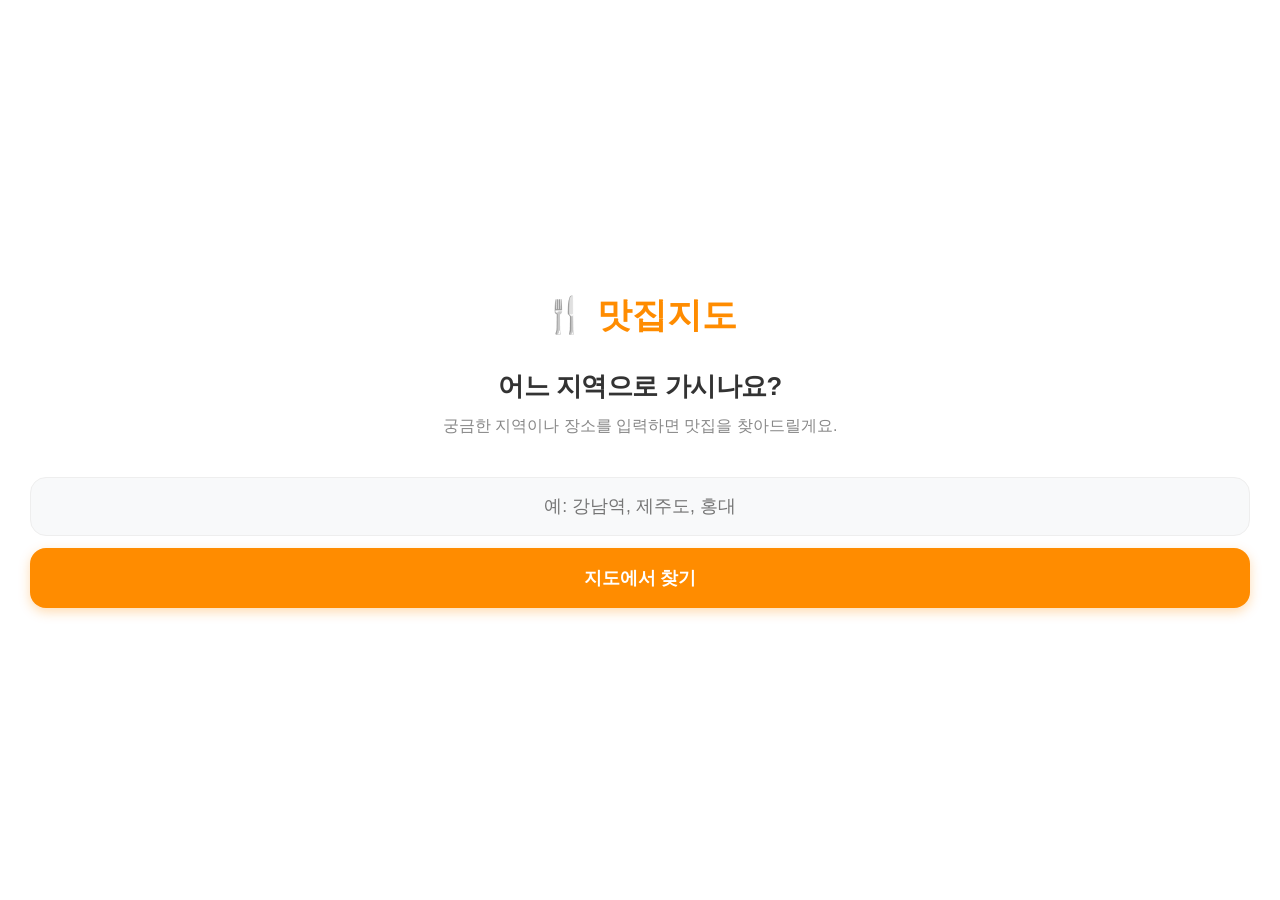
==== index.html @ 962aa7f5 "Optimize UI for mobile app experience with bottom sheets and responsive design" ====
<!DOCTYPE html>
<html lang="ko">
<head>
    <meta charset="UTF-8">
    <meta name="viewport" content="width=device-width, initial-scale=1.0">
    <title>맛집 추천 지도</title>
    <link rel="stylesheet" href="style.css">
    <!-- Kakao Maps API -->
    <script type="text/javascript" src="https://dapi.kakao.com/v2/maps/sdk.js?appkey=08b440369b07ebe8285ba4f6399ef209&libraries=services"></script>
</head>
<body>
    <!-- 1. 시작 화면: 위치 입력 -->
    <div id="start-screen">
        <div class="start-content">
            <div class="logo">🍴 맛집지도</div>
            <h1>어느 지역으로 가시나요?</h1>
            <p>궁금한 지역이나 장소를 입력하면 맛집을 찾아드릴게요.</p>
            <form id="start-form">
                <input type="text" id="start-location" placeholder="예: 강남역, 제주도, 홍대" required autofocus>
                <button type="submit">지도에서 찾기</button>
            </form>
        </div>
    </div>

    <!-- 2. 지도 영역 -->
    <div id="map"></div>
    
    <!-- 3. 카테고리 선택 (지도 위에 플로팅) -->
    <div id="category-menu" class="hidden">
        <div class="category-title">어떤 음식을 찾으세요?</div>
        <div class="category-buttons">
            <button type="button" class="category-btn" data-query="한식">🍚 한식</button>
            <button type="button" class="category-btn" data-query="중식">🍜 중식</button>
            <button type="button" class="category-btn" data-query="일식">🍣 일식</button>
            <button type="button" class="category-btn" data-query="카페">☕ 카페</button>
        </div>
        <div class="menu-footer">
            <button type="button" id="re-search-btn">🔙 지역 다시 입력</button>
            <button type="button" id="open-inquiry-btn">🤝 맛집 등록 문의</button>
        </div>
    </div>

    <!-- 5. 맛집 등록 문의 모달 -->
    <div id="inquiry-modal" class="modal-overlay hidden">
        <div class="modal-content">
            <div class="modal-header">
                <h2>🤝 맛집 등록 제휴 문의</h2>
                <button id="close-modal-btn">&times;</button>
            </div>
            <form action="https://formspree.io/f/myknzpjr" method="POST">
                <div class="form-group">
                    <label>식당 이름</label>
                    <input type="text" name="restaurant_name" placeholder="예: 한웅식당" required>
                </div>
                <div class="form-group">
                    <label>연락처</label>
                    <input type="tel" name="phone" placeholder="예: 010-1234-5678" required>
                </div>
                <div class="form-group">
                    <label>이메일</label>
                    <input type="email" name="_replyto" placeholder="답변받으실 이메일" required>
                </div>
                <div class="form-group">
                    <label>문의 내용</label>
                    <textarea name="message" rows="4" placeholder="메뉴 정보나 홍보하고 싶은 내용을 적어주세요." required></textarea>
                </div>
                <!-- 스팸 방지 및 리다이렉트 설정 (선택사항) -->
                <input type="text" name="_gotcha" style="display:none">
                <button type="submit" class="submit-btn">문의 보내기</button>
            </form>
        </div>
    </div>

    <!-- 4. 검색 결과 목록 (사이드바/바텀시트) -->
    <div id="sidebar" class="hidden">
        <div class="sheet-handle"></div>
        <div class="sidebar-header">
            <span id="current-location-text"></span> 맛집 리스트
            <button id="close-sidebar">×</button>
        </div>
        <div id="places-list"></div>
        <div id="pagination"></div>
    </div>

    <script src="main.js"></script>
</body>
</html>
---- style.css ----
* {
    box-sizing: border-box;
    margin: 0;
    padding: 0;
    -webkit-tap-highlight-color: transparent; /* 터치 시 하이라이트 제거 */
}

body, html {
    width: 100%;
    height: 100%;
    font-family: 'Apple SD Gothic Neo', 'Malgun Gothic', sans-serif;
    color: #333;
    overflow: hidden;
    position: fixed; /* 바운스 스크롤 방지 */
}

/* 1. 시작 화면 (App Landing Page 느낌) */
#start-screen {
    position: fixed;
    top: 0;
    left: 0;
    width: 100%;
    height: 100%;
    background: #fff;
    z-index: 1000;
    display: flex;
    justify-content: center;
    align-items: center;
    transition: transform 0.5s cubic-bezier(0.4, 0, 0.2, 1);
}

#start-screen.hidden {
    transform: translateY(-100%);
}

.start-content {
    width: 100%;
    padding: 40px 30px;
    text-align: center;
}

.logo {
    font-size: 2.2rem;
    font-weight: 800;
    margin-bottom: 30px;
    color: #ff8c00;
}

.start-content h1 {
    font-size: 1.6rem;
    margin-bottom: 12px;
    letter-spacing: -0.5px;
}

.start-content p {
    color: #888;
    margin-bottom: 40px;
}

#start-form {
    display: flex;
    flex-direction: column;
    gap: 12px;
}

#start-location {
    padding: 18px;
    font-size: 1.1rem;
    border: 1px solid #eee;
    background: #f8f9fa;
    border-radius: 16px;
    outline: none;
    text-align: center;
}

#start-form button {
    padding: 18px;
    background: #ff8c00;
    color: white;
    border: none;
    border-radius: 16px;
    font-size: 1.1rem;
    font-weight: bold;
    cursor: pointer;
    box-shadow: 0 4px 12px rgba(255, 140, 0, 0.3);
}

/* 2. 지도 영역 */
#map {
    width: 100%;
    height: 100%;
    position: absolute;
    top: 0;
    left: 0;
    z-index: 1;
}

/* 3. 상단 카테고리 메뉴 (플로팅 바 느낌) */
#category-menu {
    position: absolute;
    top: env(safe-area-inset-top, 20px);
    left: 12px;
    right: 12px;
    background: rgba(255, 255, 255, 0.95);
    backdrop-filter: blur(10px);
    padding: 12px;
    border-radius: 20px;
    box-shadow: 0 4px 20px rgba(0, 0, 0, 0.08);
    z-index: 100;
    transition: all 0.3s;
}

#category-menu.hidden {
    opacity: 0;
    transform: translateY(-20px);
    pointer-events: none;
}

.category-title {
    font-size: 0.8rem;
    font-weight: bold;
    color: #999;
    margin-bottom: 8px;
    text-align: center;
}

.category-buttons {
    display: flex;
    gap: 8px;
    overflow-x: auto; /* 모바일에서 가로 스크롤 가능하게 */
    padding-bottom: 5px;
    scrollbar-width: none; /* 파이어폭스 스크롤바 숨김 */
}

.category-buttons::-webkit-scrollbar { display: none; }

.category-btn {
    flex: 0 0 auto;
    padding: 10px 16px;
    background: #fff;
    border: 1px solid #eee;
    border-radius: 14px;
    font-size: 14px;
    font-weight: 600;
    box-shadow: 0 2px 5px rgba(0,0,0,0.05);
}

.category-btn:active {
    background: #f7e600;
    transform: scale(0.95);
}

.menu-footer {
    display: flex;
    justify-content: space-between;
    padding: 8px 5px 0;
    border-top: 1px solid #f5f5f5;
    margin-top: 8px;
}

#re-search-btn, #open-inquiry-btn {
    font-size: 11px;
    color: #999;
    background: none;
    border: none;
    text-decoration: none;
}

#open-inquiry-btn { color: #ff8c00; font-weight: bold; }

/* 4. 하단 바텀 시트 (검색 결과) - 모바일 최적화의 핵심 */
#sidebar {
    position: fixed;
    bottom: 0;
    left: 0;
    width: 100%;
    height: 60%; /* 모바일에서 높이 */
    background: #fff;
    border-radius: 24px 24px 0 0;
    box-shadow: 0 -5px 25px rgba(0, 0, 0, 0.1);
    z-index: 500;
    display: flex;
    flex-direction: column;
    transform: translateY(100%); /* 초기에는 숨김 */
    transition: transform 0.4s cubic-bezier(0.33, 1, 0.68, 1);
}

#sidebar.active {
    transform: translateY(0);
}

/* 드래그 바 (App 느낌) */
.sheet-handle {
    width: 40px;
    height: 5px;
    background: #ddd;
    border-radius: 3px;
    margin: 12px auto;
    flex-shrink: 0;
}

.sidebar-header {
    padding: 0 20px 15px;
    font-weight: bold;
    display: flex;
    justify-content: space-between;
    align-items: center;
    font-size: 1.1rem;
}

#close-sidebar {
    width: 30px;
    height: 30px;
    background: #f0f0f0;
    border: none;
    border-radius: 50%;
    font-size: 18px;
}

#places-list {
    flex: 1;
    overflow-y: auto;
    -webkit-overflow-scrolling: touch;
}

.place-item {
    padding: 18px 20px;
    border-bottom: 1px solid #f5f5f5;
}

.place-name { font-size: 16px; font-weight: bold; color: #1a1a1a; margin-bottom: 4px; }
.place-address { font-size: 13px; color: #777; line-height: 1.4; }

#pagination {
    padding: 15px;
    background: #fff;
    border-top: 1px solid #eee;
    padding-bottom: calc(15px + env(safe-area-inset-bottom)); /* 아이폰 하단 바 대응 */
}

/* 5. 모달 (Pop-up) 최적화 */
.modal-content {
    width: 90% !important;
    border-radius: 24px !important;
    padding: 25px !important;
}

.form-group input, .form-group textarea {
    background: #f8f9fa;
    border: none !important;
    padding: 15px !important;
    font-size: 16px !important; /* 모바일에서 포커스 시 줌 방지 */
}

/* 데스크탑 버전 (화면이 넓을 때의 보정) */
@media (min-width: 768px) {
    #sidebar {
        width: 360px;
        height: auto;
        top: 160px;
        left: 20px;
        bottom: 20px;
        border-radius: 20px;
        transform: translateX(-120%);
    }
    #sidebar.active {
        transform: translateX(0);
    }
    .sheet-handle { display: none; }
    #category-menu {
        left: 20px;
        right: auto;
        width: 360px;
    }
    .category-buttons { flex-wrap: wrap; }
}
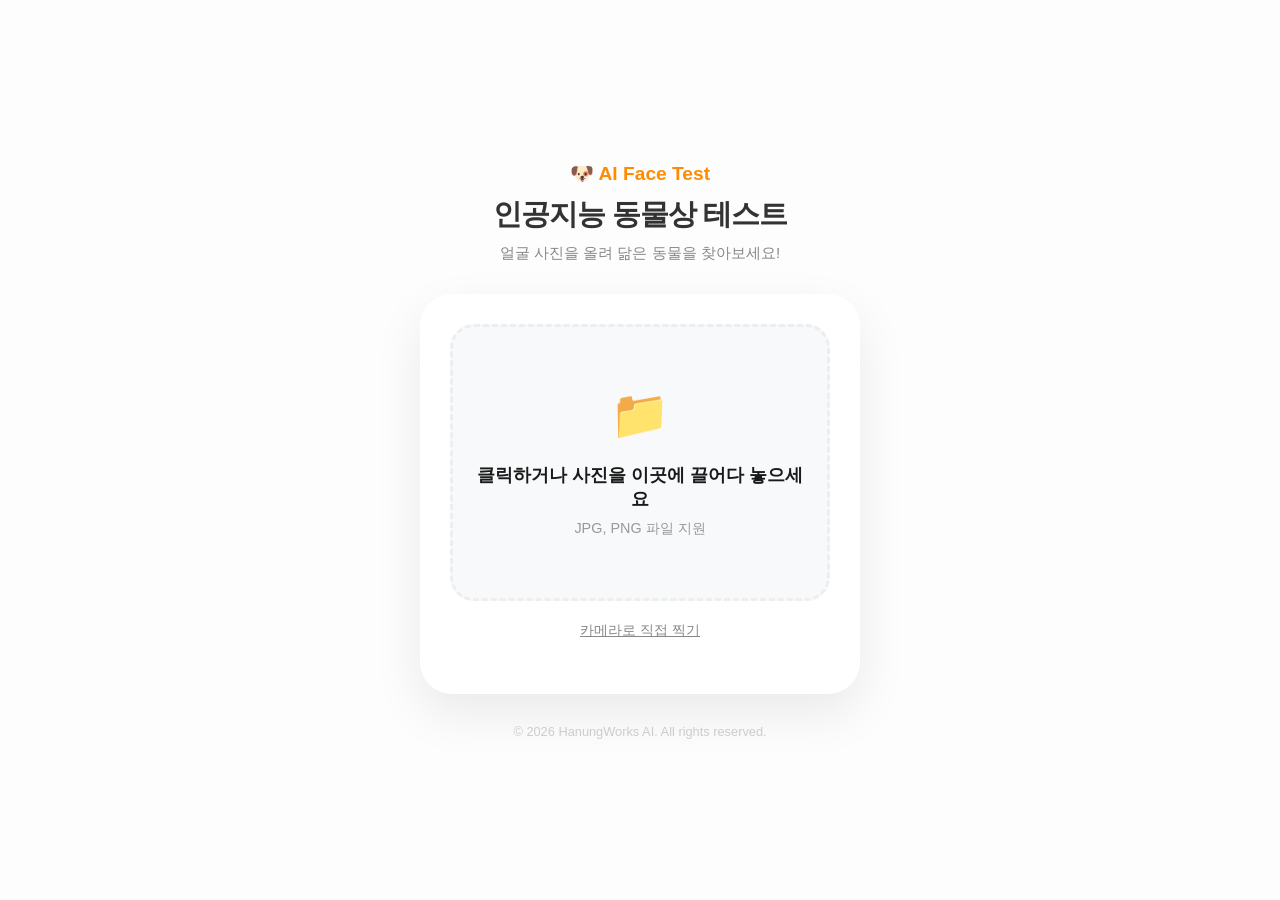
==== commit 5838737f: "Set AI Animal Face Test as the main page (index.html)" ====
--- a/index.html
+++ b/index.html
@@ -2,86 +2,59 @@
 <html lang="ko">
 <head>
     <meta charset="UTF-8">
-    <meta name="viewport" content="width=device-width, initial-scale=1.0">
-    <title>맛집 추천 지도</title>
-    <link rel="stylesheet" href="style.css">
-    <!-- Kakao Maps API -->
-    <script type="text/javascript" src="https://dapi.kakao.com/v2/maps/sdk.js?appkey=08b440369b07ebe8285ba4f6399ef209&libraries=services"></script>
+    <meta name="viewport" content="width=device-width, initial-scale=1.0, maximum-scale=1.0, user-scalable=no">
+    <title>AI 동물상 테스트</title>
+    <link rel="stylesheet" href="animal.css">
+    <script src="https://cdn.jsdelivr.net/npm/@tensorflow/tfjs@latest/dist/tf.min.js"></script>
+    <script src="https://cdn.jsdelivr.net/npm/@teachablemachine/image@latest/dist/teachablemachine-image.min.js"></script>
 </head>
 <body>
-    <!-- 1. 시작 화면: 위치 입력 -->
-    <div id="start-screen">
-        <div class="start-content">
-            <div class="logo">🍴 맛집지도</div>
-            <h1>어느 지역으로 가시나요?</h1>
-            <p>궁금한 지역이나 장소를 입력하면 맛집을 찾아드릴게요.</p>
-            <form id="start-form">
-                <input type="text" id="start-location" placeholder="예: 강남역, 제주도, 홍대" required autofocus>
-                <button type="submit">지도에서 찾기</button>
-            </form>
-        </div>
+    <div class="container">
+        <header>
+            <div class="logo">🐶 AI Face Test</div>
+            <h1>인공지능 동물상 테스트</h1>
+            <p>얼굴 사진을 올려 닮은 동물을 찾아보세요!</p>
+        </header>
+
+        <main class="test-card">
+            <!-- 사진 업로드 영역 -->
+            <div id="upload-container">
+                <label for="image-upload" class="upload-box" id="drop-zone">
+                    <div class="upload-icon">📁</div>
+                    <div class="upload-text">
+                        <strong>클릭하거나 사진을 이곳에 끌어다 놓으세요</strong>
+                        <span>JPG, PNG 파일 지원</span>
+                    </div>
+                    <input type="file" id="image-upload" accept="image/*" onchange="handleImageUpload(event)" style="display:none;">
+                </label>
+                <button type="button" class="btn-webcam-link" onclick="initWebcam()">카메라로 직접 찍기</button>
+            </div>
+
+            <!-- 분석 및 결과 화면 -->
+            <div id="result-area" class="hidden">
+                <div class="preview-wrapper">
+                    <div id="webcam-container" class="hidden"></div>
+                    <img id="image-preview" src="#" alt="Preview">
+                </div>
+                
+                <div id="loading" class="loading-spinner hidden">
+                    <div class="spinner"></div>
+                    <p>AI가 분석 중입니다...</p>
+                </div>
+
+                <div id="analysis-result" class="hidden">
+                    <h2 id="top-result-title">분석 결과</h2>
+                    <div id="label-container"></div>
+                    <button type="button" class="btn-restart" onclick="window.location.reload()">다른 사진으로 테스트</button>
+                </div>
+            </div>
+        </main>
+
+        <footer>
+            <p>© 2026 HanungWorks AI. All rights reserved.</p>
+        </footer>
     </div>
 
-    <!-- 2. 지도 영역 -->
-    <div id="map"></div>
-    
-    <!-- 3. 카테고리 선택 (지도 위에 플로팅) -->
-    <div id="category-menu" class="hidden">
-        <div class="category-title">어떤 음식을 찾으세요?</div>
-        <div class="category-buttons">
-            <button type="button" class="category-btn" data-query="한식">🍚 한식</button>
-            <button type="button" class="category-btn" data-query="중식">🍜 중식</button>
-            <button type="button" class="category-btn" data-query="일식">🍣 일식</button>
-            <button type="button" class="category-btn" data-query="카페">☕ 카페</button>
-        </div>
-        <div class="menu-footer">
-            <button type="button" id="re-search-btn">🔙 지역 다시 입력</button>
-            <button type="button" id="open-inquiry-btn">🤝 맛집 등록 문의</button>
-        </div>
-    </div>
-
-    <!-- 5. 맛집 등록 문의 모달 -->
-    <div id="inquiry-modal" class="modal-overlay hidden">
-        <div class="modal-content">
-            <div class="modal-header">
-                <h2>🤝 맛집 등록 제휴 문의</h2>
-                <button id="close-modal-btn">&times;</button>
-            </div>
-            <form action="https://formspree.io/f/myknzpjr" method="POST">
-                <div class="form-group">
-                    <label>식당 이름</label>
-                    <input type="text" name="restaurant_name" placeholder="예: 한웅식당" required>
-                </div>
-                <div class="form-group">
-                    <label>연락처</label>
-                    <input type="tel" name="phone" placeholder="예: 010-1234-5678" required>
-                </div>
-                <div class="form-group">
-                    <label>이메일</label>
-                    <input type="email" name="_replyto" placeholder="답변받으실 이메일" required>
-                </div>
-                <div class="form-group">
-                    <label>문의 내용</label>
-                    <textarea name="message" rows="4" placeholder="메뉴 정보나 홍보하고 싶은 내용을 적어주세요." required></textarea>
-                </div>
-                <!-- 스팸 방지 및 리다이렉트 설정 (선택사항) -->
-                <input type="text" name="_gotcha" style="display:none">
-                <button type="submit" class="submit-btn">문의 보내기</button>
-            </form>
-        </div>
-    </div>
-
-    <!-- 4. 검색 결과 목록 (사이드바/바텀시트) -->
-    <div id="sidebar" class="hidden">
-        <div class="sheet-handle"></div>
-        <div class="sidebar-header">
-            <span id="current-location-text"></span> 맛집 리스트
-            <button id="close-sidebar">×</button>
-        </div>
-        <div id="places-list"></div>
-        <div id="pagination"></div>
-    </div>
-
-    <script src="main.js"></script>
+    <script src="animal.js"></script>
 </body>
 </html>
--- a/animal.css
+++ b/animal.css
@@ -0,0 +1,188 @@
+* {
+    box-sizing: border-box;
+    margin: 0;
+    padding: 0;
+    -webkit-tap-highlight-color: transparent;
+}
+
+body {
+    background: #fdfdfd;
+    font-family: 'Apple SD Gothic Neo', 'Malgun Gothic', sans-serif;
+    color: #333;
+    display: flex;
+    justify-content: center;
+    align-items: center;
+    min-height: 100vh;
+}
+
+.container {
+    width: 100%;
+    max-width: 480px;
+    padding: 20px;
+    text-align: center;
+}
+
+header {
+    margin-bottom: 30px;
+}
+
+.logo {
+    font-size: 1.2rem;
+    font-weight: 800;
+    color: #ff8c00;
+    margin-bottom: 10px;
+}
+
+header h1 {
+    font-size: 1.8rem;
+    font-weight: 900;
+    margin-bottom: 8px;
+    letter-spacing: -1px;
+}
+
+header p {
+    color: #888;
+    font-size: 0.95rem;
+}
+
+.test-card {
+    background: white;
+    border-radius: 32px;
+    padding: 30px;
+    box-shadow: 0 20px 50px rgba(0, 0, 0, 0.08);
+    min-height: 400px;
+}
+
+/* 📁 업로드 박스 스타일 */
+.upload-box {
+    display: flex;
+    flex-direction: column;
+    justify-content: center;
+    align-items: center;
+    border: 3px dashed #eee;
+    background: #f8f9fa;
+    border-radius: 24px;
+    padding: 60px 20px;
+    cursor: pointer;
+    transition: all 0.3s;
+}
+
+.upload-box:hover, .upload-box.dragover {
+    border-color: #ff8c00;
+    background: #fff8f0;
+}
+
+.upload-icon {
+    font-size: 3rem;
+    margin-bottom: 20px;
+}
+
+.upload-text strong {
+    display: block;
+    font-size: 1.1rem;
+    margin-bottom: 8px;
+    color: #1a1a1a;
+}
+
+.upload-text span {
+    font-size: 0.9rem;
+    color: #999;
+}
+
+.btn-webcam-link {
+    background: none;
+    border: none;
+    color: #888;
+    font-size: 0.9rem;
+    margin-top: 20px;
+    cursor: pointer;
+    text-decoration: underline;
+}
+
+/* 🖼️ 프리뷰 및 결과 영역 */
+.preview-wrapper {
+    width: 250px;
+    height: 250px;
+    margin: 0 auto 30px;
+    border-radius: 24px;
+    overflow: hidden;
+    background: #f0f0f0;
+    box-shadow: 0 8px 25px rgba(0,0,0,0.1);
+}
+
+#image-preview {
+    width: 100%;
+    height: 100%;
+    object-fit: cover;
+}
+
+#webcam-container canvas {
+    width: 100% !important;
+    height: 100% !important;
+}
+
+/* 바텀 시트/카드 형태 결과 */
+#analysis-result h2 {
+    font-size: 1.5rem;
+    font-weight: 800;
+    margin-bottom: 25px;
+    color: #1a1a1a;
+}
+
+.hidden { display: none !important; }
+
+/* 프로그레스 바 */
+.bar-container {
+    margin-bottom: 15px;
+    text-align: left;
+}
+
+.bar-label {
+    display: flex;
+    justify-content: space-between;
+    margin-bottom: 6px;
+    font-size: 0.9rem;
+    font-weight: bold;
+}
+
+.bar-bg {
+    height: 12px;
+    background: #f0f0f0;
+    border-radius: 6px;
+}
+
+.bar-fill {
+    height: 100%;
+    background: #ff8c00;
+    border-radius: 6px;
+    width: 0;
+    transition: width 1s ease-out;
+}
+
+.btn-restart {
+    width: 100%;
+    padding: 18px;
+    background: #1a1a1a;
+    color: white;
+    border: none;
+    border-radius: 16px;
+    font-size: 1.1rem;
+    font-weight: bold;
+    cursor: pointer;
+    margin-top: 20px;
+}
+
+/* 로딩 */
+.loading-spinner { padding: 40px 0; }
+.spinner {
+    width: 40px;
+    height: 40px;
+    border: 4px solid #f3f3f3;
+    border-top: 4px solid #ff8c00;
+    border-radius: 50%;
+    animation: spin 1s linear infinite;
+    margin: 0 auto 15px;
+}
+@keyframes spin { 0% { transform: rotate(0deg); } 100% { transform: rotate(360deg); } }
+
+footer { margin-top: 30px; font-size: 0.8rem; color: #ccc; }
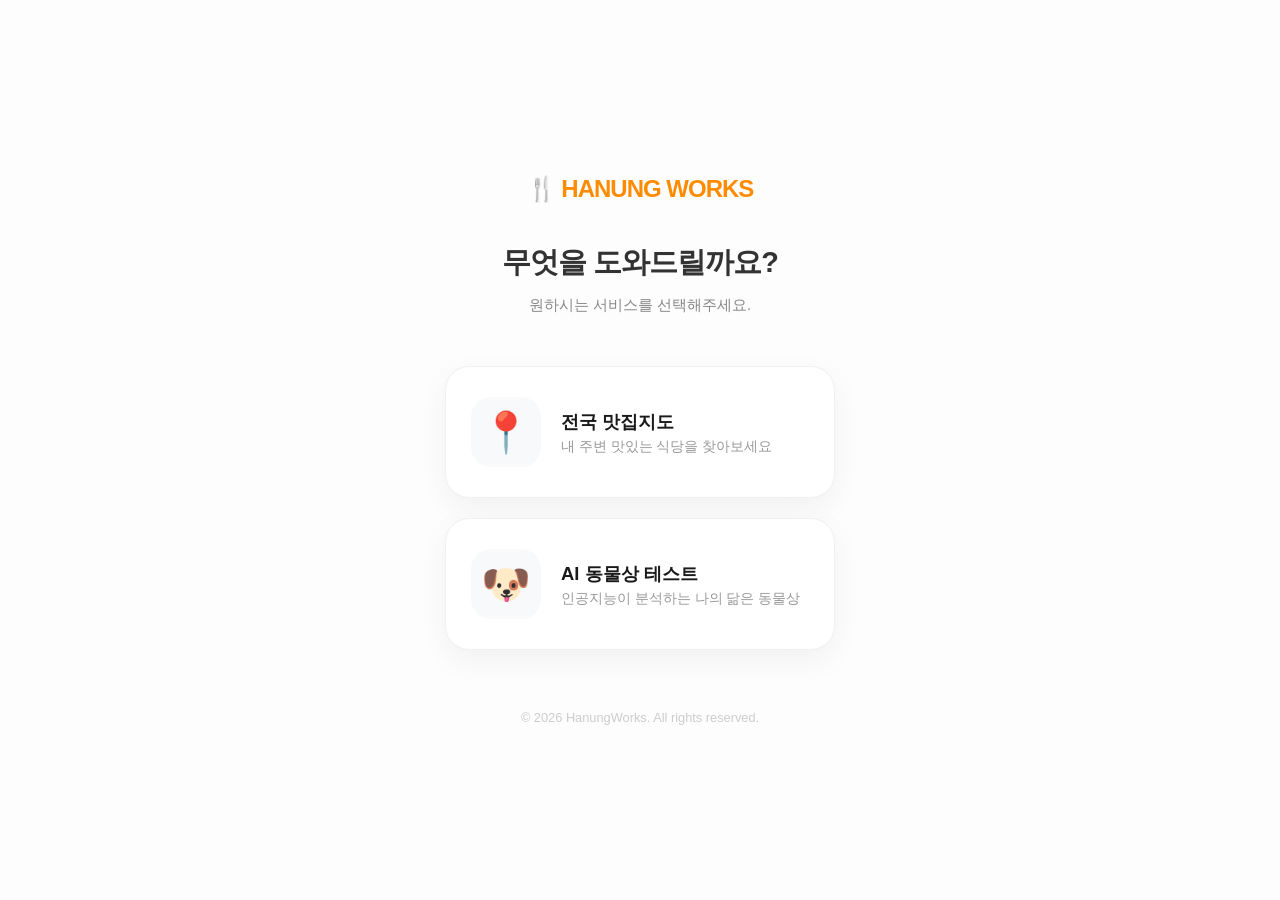
==== commit 82222761: "Create a portal landing page with two buttons for Map and AI test" ====
--- a/index.html
+++ b/index.html
@@ -3,58 +3,124 @@
 <head>
     <meta charset="UTF-8">
     <meta name="viewport" content="width=device-width, initial-scale=1.0, maximum-scale=1.0, user-scalable=no">
-    <title>AI 동물상 테스트</title>
-    <link rel="stylesheet" href="animal.css">
-    <script src="https://cdn.jsdelivr.net/npm/@tensorflow/tfjs@latest/dist/tf.min.js"></script>
-    <script src="https://cdn.jsdelivr.net/npm/@teachablemachine/image@latest/dist/teachablemachine-image.min.js"></script>
+    <title>한웅웍스 - AI & 지도 서비스</title>
+    <style>
+        * { box-sizing: border-box; margin: 0; padding: 0; -webkit-tap-highlight-color: transparent; }
+        body {
+            background: #fdfdfd;
+            font-family: 'Apple SD Gothic Neo', 'Malgun Gothic', sans-serif;
+            color: #333;
+            display: flex;
+            justify-content: center;
+            align-items: center;
+            min-height: 100vh;
+            overflow: hidden;
+        }
+        .container {
+            width: 100%;
+            max-width: 450px;
+            padding: 30px;
+            text-align: center;
+        }
+        .logo {
+            font-size: 1.5rem;
+            font-weight: 900;
+            color: #ff8c00;
+            margin-bottom: 40px;
+            letter-spacing: -1px;
+        }
+        .welcome-text h1 {
+            font-size: 1.8rem;
+            margin-bottom: 12px;
+            letter-spacing: -1px;
+        }
+        .welcome-text p {
+            color: #888;
+            margin-bottom: 50px;
+            font-size: 0.95rem;
+        }
+        .service-list {
+            display: flex;
+            flex-direction: column;
+            gap: 20px;
+        }
+        .service-card {
+            background: white;
+            padding: 30px 25px;
+            border-radius: 24px;
+            text-decoration: none;
+            color: inherit;
+            display: flex;
+            align-items: center;
+            gap: 20px;
+            box-shadow: 0 10px 30px rgba(0, 0, 0, 0.05);
+            transition: all 0.3s cubic-bezier(0.4, 0, 0.2, 1);
+            border: 1px solid #f0f0f0;
+            text-align: left;
+        }
+        .service-card:hover {
+            transform: translateY(-5px);
+            box-shadow: 0 15px 40px rgba(255, 140, 0, 0.15);
+            border-color: #ff8c00;
+        }
+        .service-card .icon {
+            font-size: 2.5rem;
+            background: #f8f9fa;
+            width: 70px;
+            height: 70px;
+            display: flex;
+            justify-content: center;
+            align-items: center;
+            border-radius: 20px;
+        }
+        .service-info h2 {
+            font-size: 1.15rem;
+            margin-bottom: 4px;
+            color: #1a1a1a;
+        }
+        .service-info p {
+            font-size: 0.85rem;
+            color: #999;
+        }
+        .footer {
+            margin-top: 60px;
+            font-size: 0.8rem;
+            color: #ccc;
+        }
+    </style>
 </head>
 <body>
     <div class="container">
-        <header>
-            <div class="logo">🐶 AI Face Test</div>
-            <h1>인공지능 동물상 테스트</h1>
-            <p>얼굴 사진을 올려 닮은 동물을 찾아보세요!</p>
-        </header>
+        <div class="logo">🍴 HANUNG WORKS</div>
+        
+        <div class="welcome-text">
+            <h1>무엇을 도와드릴까요?</h1>
+            <p>원하시는 서비스를 선택해주세요.</p>
+        </div>
 
-        <main class="test-card">
-            <!-- 사진 업로드 영역 -->
-            <div id="upload-container">
-                <label for="image-upload" class="upload-box" id="drop-zone">
-                    <div class="upload-icon">📁</div>
-                    <div class="upload-text">
-                        <strong>클릭하거나 사진을 이곳에 끌어다 놓으세요</strong>
-                        <span>JPG, PNG 파일 지원</span>
-                    </div>
-                    <input type="file" id="image-upload" accept="image/*" onchange="handleImageUpload(event)" style="display:none;">
-                </label>
-                <button type="button" class="btn-webcam-link" onclick="initWebcam()">카메라로 직접 찍기</button>
-            </div>
+        <div class="service-list">
+            <!-- 맛집 지도 링크 -->
+            <a href="map.html" class="service-card">
+                <div class="icon">📍</div>
+                <div class="service-info">
+                    <h2>전국 맛집지도</h2>
+                    <p>내 주변 맛있는 식당을 찾아보세요</p>
+                </div>
+            </a>
 
-            <!-- 분석 및 결과 화면 -->
-            <div id="result-area" class="hidden">
-                <div class="preview-wrapper">
-                    <div id="webcam-container" class="hidden"></div>
-                    <img id="image-preview" src="#" alt="Preview">
+            <!-- 동물상 테스트 링크 -->
+            <a href="animal.html" class="service-card">
+                <div class="icon">🐶</div>
+                <div class="service-info">
+                    <h2>AI 동물상 테스트</h2>
+                    <p>인공지능이 분석하는 나의 닮은 동물상</p>
                 </div>
-                
-                <div id="loading" class="loading-spinner hidden">
-                    <div class="spinner"></div>
-                    <p>AI가 분석 중입니다...</p>
-                </div>
+            </a>
+        </div>
 
-                <div id="analysis-result" class="hidden">
-                    <h2 id="top-result-title">분석 결과</h2>
-                    <div id="label-container"></div>
-                    <button type="button" class="btn-restart" onclick="window.location.reload()">다른 사진으로 테스트</button>
-                </div>
-            </div>
-        </main>
-
-        <footer>
-            <p>© 2026 HanungWorks AI. All rights reserved.</p>
-        </footer>
+        <div class="footer">
+            © 2026 HanungWorks. All rights reserved.
+        </div>
     </div>
-
-    <script src="animal.js"></script>
 </body>
 </html>
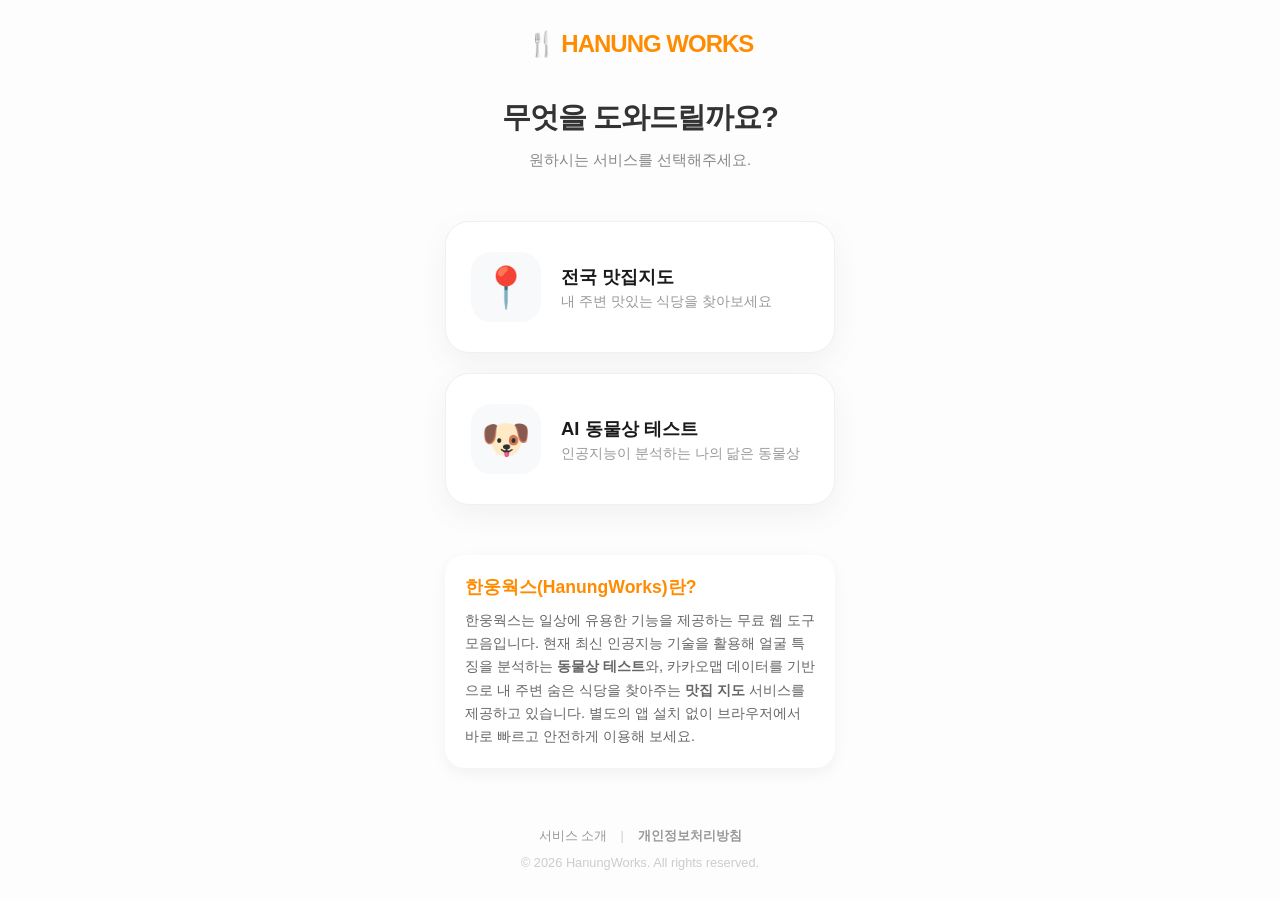
==== commit f459db3f: "Optimize site for Google AdSense: Add Privacy Policy, About page, and enrich text content" ====
--- a/index.html
+++ b/index.html
@@ -4,6 +4,8 @@
     <meta charset="UTF-8">
     <meta name="viewport" content="width=device-width, initial-scale=1.0, maximum-scale=1.0, user-scalable=no">
     <title>한웅웍스 - AI & 지도 서비스</title>
+    <script async src="https://pagead2.googlesyndication.com/pagead/js/adsbygoogle.js?client=ca-pub-9823546339309539" crossorigin="anonymous"></script>
+    <meta name="google-adsense-account" content="ca-pub-9823546339309539">
     <style>
         * { box-sizing: border-box; margin: 0; padding: 0; -webkit-tap-highlight-color: transparent; }
         body {
@@ -118,7 +120,21 @@
             </a>
         </div>
 
+        <div class="intro-section" style="margin-top: 50px; text-align: left; padding: 20px; background: white; border-radius: 20px; box-shadow: 0 5px 15px rgba(0,0,0,0.05);">
+            <h3 style="font-size: 1.1rem; color: #ff8c00; margin-bottom: 10px;">한웅웍스(HanungWorks)란?</h3>
+            <p style="font-size: 0.9rem; color: #666; line-height: 1.6;">
+                한웅웍스는 일상에 유용한 기능을 제공하는 무료 웹 도구 모음입니다. 
+                현재 최신 인공지능 기술을 활용해 얼굴 특징을 분석하는 <strong>동물상 테스트</strong>와, 
+                카카오맵 데이터를 기반으로 내 주변 숨은 식당을 찾아주는 <strong>맛집 지도</strong> 서비스를 제공하고 있습니다. 
+                별도의 앱 설치 없이 브라우저에서 바로 빠르고 안전하게 이용해 보세요.
+            </p>
+        </div>
+
         <div class="footer">
+            <div style="margin-bottom: 10px;">
+                <a href="about.html" style="color: #999; text-decoration: none; margin: 0 10px;">서비스 소개</a> | 
+                <a href="privacy.html" style="color: #999; text-decoration: none; margin: 0 10px; font-weight: bold;">개인정보처리방침</a>
+            </div>
             © 2026 HanungWorks. All rights reserved.
         </div>
     </div>
